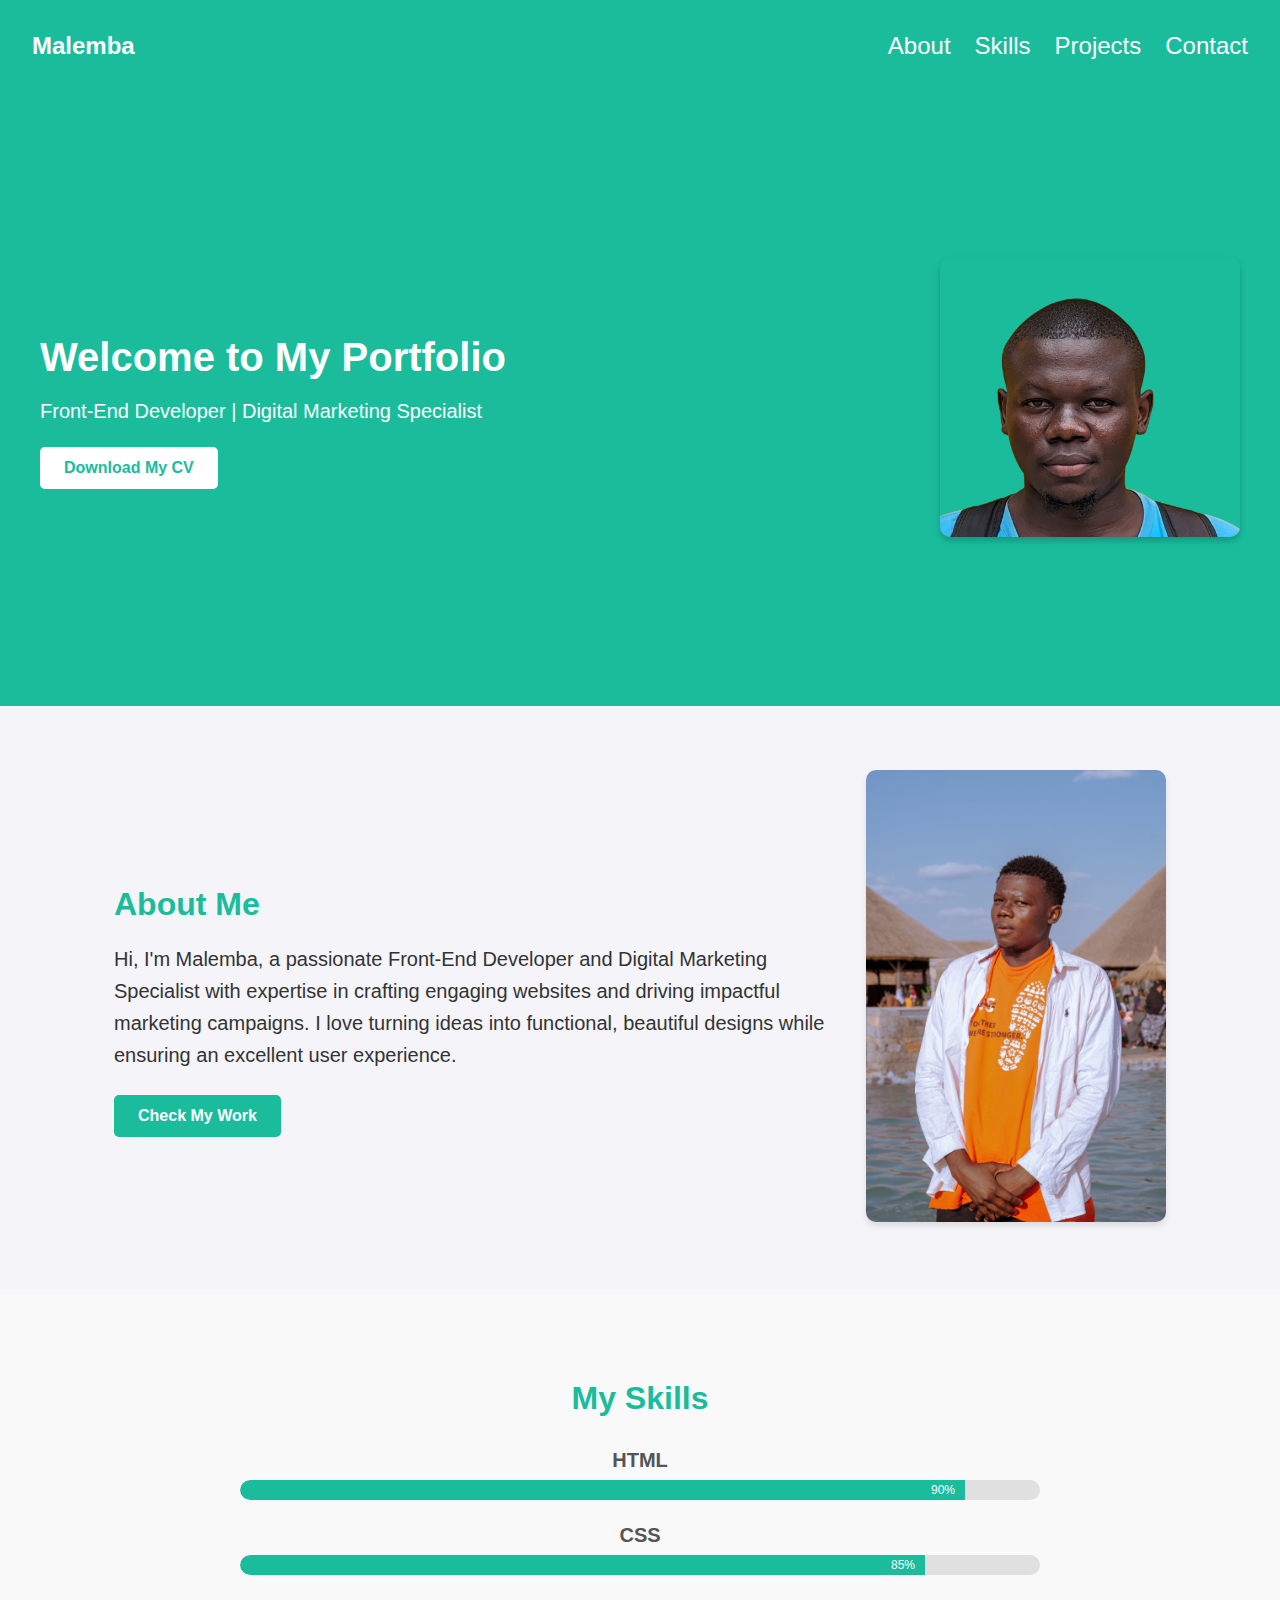
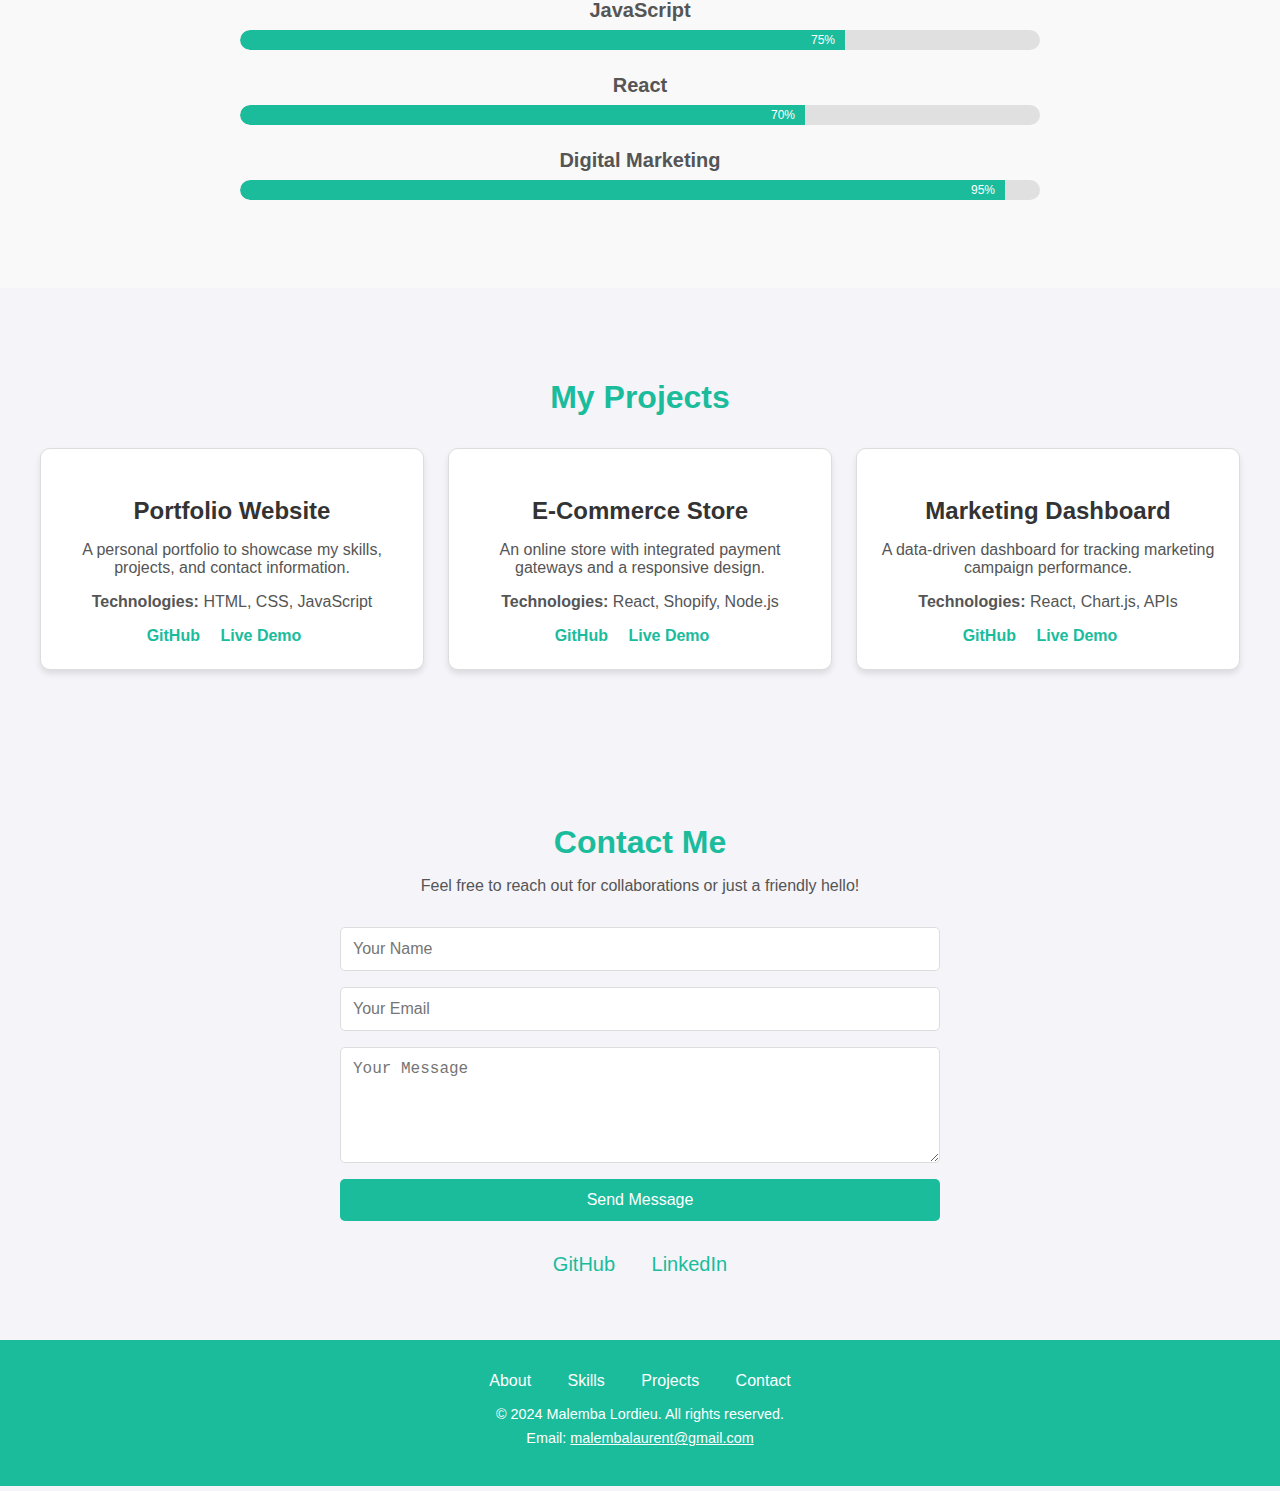
==== index.html @ 4c86d754 "Initial commit" ====
<!DOCTYPE html>
<html lang="en">
<head>
  <meta charset="UTF-8">
  <meta name="viewport" content="width=device-width, initial-scale=1.0">
  <title>Malemba's Portfolio</title>
  <link rel="stylesheet" href="styles.css">
</head>
<body>
  <header>
    <nav class="navbar">
      <div class="logo">
        <a href="#">Malemba</a>
      </div>
      <ul class="nav-links">
        <li><a href="#about">About</a></li>
        <li><a href="#skills">Skills</a></li>
        <li><a href="#projects">Projects</a></li>
        <li><a href="#contact">Contact</a></li>
      </ul>
    </nav>
  </header>

  <section class="hero" id="hero">
    <div class="hero-content">
      <div class="hero-text">
        <h1>Welcome to My Portfolio</h1>
        <p>Front-End Developer | Digital Marketing Specialist</p>
        <a href="path-to-your-cv.pdf" class="cta-button1" download>Download My CV</a>
      </div>
      <div class="hero-image">
        <img src="Assets/profile_main1-removebg-preview (1).png" alt="Malemba's Photo">
      </div>
    </div>
  </section>
  
  <section class="about" id="about">
    <div class="about-container">
      <div class="about-text">
        <h2>About Me</h2>
        <p>
          Hi, I'm Malemba, a passionate Front-End Developer and Digital Marketing Specialist with expertise in crafting 
          engaging websites and driving impactful marketing campaigns. I love turning ideas into functional, beautiful 
          designs while ensuring an excellent user experience.
        </p>
        <a href="#projects" class="cta-button">Check My Work</a>
      </div>
      <div class="about-image">
        <img src="Assets/kjanvier lloris (41).jpg" alt="Malemba's Photo">
      </div>
    </div>
  </section>
  
  <section class="skills" id="skills">
    <div class="skills-container">
      <h2>My Skills</h2>
      <div class="skill">
        <h3>HTML</h3>
        <div class="progress">
          <div class="progress-bar" style="width: 90%;" data-skill="90%"></div>
        </div>
      </div>
      <div class="skill">
        <h3>CSS</h3>
        <div class="progress">
          <div class="progress-bar" style="width: 85%;" data-skill="85%"></div>
        </div>
      </div>
      <div class="skill">
        <h3>JavaScript</h3>
        <div class="progress">
          <div class="progress-bar" style="width: 75%;" data-skill="75%"></div>
        </div>
      </div>
      <div class="skill">
        <h3>React</h3>
        <div class="progress">
          <div class="progress-bar" style="width: 70%;" data-skill="70%"></div>
        </div>
      </div>
      <div class="skill">
        <h3>Digital Marketing</h3>
        <div class="progress">
          <div class="progress-bar" style="width: 95%;" data-skill="95%"></div>
        </div>
      </div>
    </div>
  </section>
  

  <section class="projects" id="projects">
    <div class="projects-container">
      <h2>My Projects</h2>
      <div class="projects-grid">
        <!-- Project Card 1 -->
        <div class="project-card">
          <h3>Portfolio Website</h3>
          <p>
            A personal portfolio to showcase my skills, projects, and contact information.
          </p>
          <p><strong>Technologies:</strong> HTML, CSS, JavaScript</p>
          <div class="project-links">
            <a href="https://github.com/Laurentmalemba/portfolio" target="_blank">GitHub</a>
            <a href="#" target="_blank">Live Demo</a>
          </div>
        </div>
        <!-- Project Card 2 -->
        <div class="project-card">
          <h3>E-Commerce Store</h3>
          <p>
            An online store with integrated payment gateways and a responsive design.
          </p>
          <p><strong>Technologies:</strong> React, Shopify, Node.js</p>
          <div class="project-links">
            <a href="https://github.com/Laurentmalemba/ecommerce" target="_blank">GitHub</a>
            <a href="#" target="_blank">Live Demo</a>
          </div>
        </div>
        <!-- Project Card 3 -->
        <div class="project-card">
          <h3>Marketing Dashboard</h3>
          <p>
            A data-driven dashboard for tracking marketing campaign performance.
          </p>
          <p><strong>Technologies:</strong> React, Chart.js, APIs</p>
          <div class="project-links">
            <a href="https://github.com/Laurentmalemba/marketing-dashboard" target="_blank">GitHub</a>
            <a href="#" target="_blank">Live Demo</a>
          </div>
        </div>
      </div>
    </div>
  </section>

  
  <section class="contact" id="contact">
    <div class="contact-container">
      <h2>Contact Me</h2>
      <p>Feel free to reach out for collaborations or just a friendly hello!</p>
      <form class="contact-form">
        <input type="text" name="name" placeholder="Your Name" required />
        <input type="email" name="email" placeholder="Your Email" required />
        <textarea name="message" placeholder="Your Message" rows="5" required></textarea>
        <button type="submit">Send Message</button>
      </form>
      <div class="social-links">
        <a href="https://github.com/Laurentmalemba" target="_blank" class="social-icon github">GitHub</a>
        <a href="https://www.linkedin.com/in/malemba-lordieu" target="_blank" class="social-icon linkedin">LinkedIn</a>
      </div>
    </div>
  </section>
  

  <footer class="footer">
    <div class="footer-container">
      <div class="footer-links">
        <a href="#about">About</a>
        <a href="#skills">Skills</a>
        <a href="#projects">Projects</a>
        <a href="#contact">Contact</a>
      </div>
      <p>&copy; 2024 Malemba Lordieu. All rights reserved.</p>
      <p>Email: <a href="mailto:malembalaurent@gmail.com">malembalaurent@gmail.com</a></p>
    </div>
  </footer>
  
</body>
</html>
---- styles.css ----
/* styles.css */
body {
    margin: 0;
    font-family: Arial, sans-serif;
    background-color: #f4f4f9;
  }
  
  .navbar {
    display: flex;
    justify-content: space-between;
    align-items: center;
    background-color: #1abc9c;
    padding: 1rem 2rem;
  }
  
  .logo a {
    color: #fff;
    font-size: 1.5rem;
    font-weight: bold;
    text-decoration: none;
  }
  
  .nav-links {
    list-style: none;
    display: flex;
    gap: 1.5rem;
  }
  
  .nav-links li a {
    color: #fff;
    text-decoration: none;
    font-size: 1.5rem;
    transition: color 0.3s ease;
  }
  
  .nav-links li a:hover {
    color: #0f1816;
  }

  /* hero sections */

  /* Hero Section */
.hero {
    display: flex;
    align-items: center;
    justify-content: center;
    padding: 2rem;
    background-color: #1abc9c;
    color: #fff;
    height: 550px;
  }
  
  .hero-content {
    display: flex;
    align-items: center;
    justify-content: space-between;
    max-width: 1200px;
    width: 100%;
  }
  
  .hero-text {
    max-width: 50%;
  }
  
  .hero-text h1 {
    font-size: 2.5rem;
    margin-bottom: 1rem;
  }
  
  .hero-text p {
    font-size: 1.25rem;
    margin-bottom: 1.5rem;
  }
  
  .cta-button1 {
    display: inline-block;
    background-color: #fff;
    color: #1abc9c;
    padding: 0.75rem 1.5rem;
    font-size: 1rem;
    font-weight: bold;
    text-decoration: none;
    border-radius: 5px;
    transition: background-color 0.3s ease, color 0.3s ease;
  }
  
  .cta-button1:hover {
    background-color: #16a085;
    color: #fff;
  }
  
  .hero-image img {
    max-width: 300px;
    border-radius: 10px;
    box-shadow: 0 4px 6px rgba(0, 0, 0, 0.2);
  }

  /* media query */

  /* Media Queries */

/* Small Devices: Mobile */
@media (max-width: 767px) {
    .hero {
      padding: 1rem;
    }
  
    .hero-content {
      flex-direction: column;
      align-items: center;
      text-align: center;
    }
  
    .hero-text {
      max-width: 100%;
      margin-bottom: 2rem;
    }
  
    .hero-text h1 {
      font-size: 2rem;
    }
  
    .hero-text p {
      font-size: 1rem;
    }
  
    .cta-button {
      font-size: 1rem;
      padding: 0.5rem 1rem;
    }
  
    .hero-image img {
      max-width: 200px;
      margin-top: 1rem;
    }
  }
  
  /* Medium Devices: Tablets */
  @media (max-width: 1024px) {
    .hero {
      padding: 2rem;
    }
  
    .hero-text h1 {
      font-size: 2.25rem;
    }
  
    .hero-text p {
      font-size: 1.1rem;
    }
  
    .cta-button {
      font-size: 1.1rem;
      padding: 0.75rem 1.25rem;
    }
  
    .hero-image img {
      max-width: 250px;
    }
  }
  

  /* About me sections */
  /* About Section */
.about {
    padding: 4rem 2rem;
    background-color: #f4f4f9;
    color: #333;
  }
  
  .about-container {
    display: flex;
    align-items: center;
    justify-content: center;
    gap: 2rem;
    max-width: 1200px;
    margin: 0 auto;
  }
  
  .about-text {
    max-width: 60%;
    animation: fadeIn 1s ease-in-out;
  }
  
  .about-text h2 {
    font-size: 2rem;
    color: #1abc9c;
    margin-bottom: 1rem;
  }
  
  .about-text p {
    font-size: 1.25rem;
    line-height: 1.6;
    margin-bottom: 1.5rem;
  }
  
  .about-image img {
    max-width: 300px;
    border-radius: 10px;
    box-shadow: 0 4px 6px rgba(0, 0, 0, 0.1);
    transition: transform 0.3s ease-in-out, box-shadow 0.3s ease-in-out;
  }
  
  .about-image img:hover {
    transform: scale(1.05);
    box-shadow: 0 6px 12px rgba(0, 0, 0, 0.2);
  }
  
  /* CTA Button */
  .cta-button {
    display: inline-block;
    background-color: #1abc9c;
    color: #fff;
    padding: 0.75rem 1.5rem;
    font-size: 1rem;
    font-weight: bold;
    text-decoration: none;
    border-radius: 5px;
    transition: background-color 0.3s ease, transform 0.3s ease;
  }
  
  .cta-button:hover {
    background-color: #16a085;
    transform: scale(1.1);
  }
  
  /* Animations */
  @keyframes fadeIn {
    from {
      opacity: 0;
      transform: translateY(20px);
    }
    to {
      opacity: 1;
      transform: translateY(0);
    }
  }
  
  /* Media Queries */
  
  /* Small Devices: Mobile */
  @media (max-width: 767px) {
    .about-container {
      flex-direction: column;
      align-items: center;
      text-align: center;
    }
  
    .about-text {
      max-width: 100%;
    }
  
    .about-text h2 {
      font-size: 1.75rem;
    }
  
    .about-text p {
      font-size: 1rem;
    }
  
    .cta-button {
      font-size: 0.9rem;
      padding: 0.5rem 1rem;
    }
  
    .about-image img {
      max-width: 200px;
    }
  }
  
  /* Medium Devices: Tablets */
  @media (max-width: 1024px) {
    .about-container {
      flex-direction: column;
      align-items: center;
    }
  
    .about-text {
      max-width: 100%;
      text-align: center;
    }
  
    .about-text h2 {
      font-size: 1.85rem;
    }
  
    .about-text p {
      font-size: 1.1rem;
    }
  
    .about-image img {
      max-width: 250px;
    }
  }

  /* Skills Section */
.skills {
    padding: 4rem 2rem;
    background-color: #f9f9f9;
    color: #333;
    text-align: center;
  }
  
  .skills-container {
    max-width: 800px;
    margin: 0 auto;
  }
  
  .skills h2 {
    font-size: 2rem;
    color: #1abc9c;
    margin-bottom: 2rem;
  }
  
  .skill {
    margin-bottom: 1.5rem;
    animation: slideIn 1s ease-in-out;
  }
  
  .skill h3 {
    font-size: 1.25rem;
    margin-bottom: 0.5rem;
    color: #555;
  }
  
  .progress {
    background-color: #e0e0e0;
    border-radius: 20px;
    overflow: hidden;
    height: 20px;
  }
  
  .progress-bar {
    background-color: #1abc9c;
    height: 100%;
    line-height: 20px;
    color: #fff;
    text-align: right;
    padding-right: 5px;
    font-size: 0.875rem;
    border-radius: 20px 0 0 20px;
    position: relative;
  }
  
  .progress-bar::after {
    content: attr(data-skill);
    position: absolute;
    right: 10px;
    font-size: 0.75rem;
    color: #fff;
  }
  
  /* Animations */
  @keyframes slideIn {
    from {
      transform: translateX(-50px);
      opacity: 0;
    }
    to {
      transform: translateX(0);
      opacity: 1;
    }
  }
  
  /* Media Queries */
  
  /* Small Devices: Mobile */
  @media (max-width: 767px) {
    .skills h2 {
      font-size: 1.75rem;
    }
  
    .skill h3 {
      font-size: 1rem;
    }
  
    .progress-bar {
      font-size: 0.75rem;
    }
  }
  
  /* Medium Devices: Tablets */
  @media (max-width: 1024px) {
    .skills h2 {
      font-size: 1.85rem;
    }
  
    .skill h3 {
      font-size: 1.1rem;
    }
  
    .progress-bar {
      font-size: 0.8rem;
    }
  }

  
  /* Projects Section */
.projects {
    padding: 4rem 2rem;
    background-color: #f4f4f9;
    color: #333;
    text-align: center;
  }
  
  .projects-container {
    max-width: 1200px;
    margin: 0 auto;
  }
  
  .projects h2 {
    font-size: 2rem;
    color: #1abc9c;
    margin-bottom: 2rem;
  }
  
  .projects-grid {
    display: grid;
    grid-template-columns: repeat(auto-fit, minmax(300px, 1fr));
    gap: 1.5rem;
  }
  
  .project-card {
    background-color: #fff;
    border: 1px solid #ddd;
    border-radius: 10px;
    padding: 1.5rem;
    box-shadow: 0 4px 6px rgba(0, 0, 0, 0.1);
    transition: transform 0.3s ease, box-shadow 0.3s ease;
    animation: fadeInUp 1s ease-in-out;
  }
  
  .project-card h3 {
    font-size: 1.5rem;
    color: #333;
    margin-bottom: 1rem;
  }
  
  .project-card p {
    font-size: 1rem;
    margin-bottom: 0.5rem;
    color: #555;
  }
  
  .project-links {
    margin-top: 1rem;
  }
  
  .project-links a {
    text-decoration: none;
    color: #1abc9c;
    font-weight: bold;
    margin-right: 1rem;
    transition: color 0.3s ease;
  }
  
  .project-links a:hover {
    color: #16a085;
  }
  
  /* Hover Effects */
  .project-card:hover {
    transform: translateY(-10px);
    box-shadow: 0 8px 12px rgba(0, 0, 0, 0.15);
  }
  
  /* Animations */
  @keyframes fadeInUp {
    from {
      opacity: 0;
      transform: translateY(20px);
    }
    to {
      opacity: 1;
      transform: translateY(0);
    }
  }
  
  /* Media Queries */
  
  /* Small Devices: Mobile */
  @media (max-width: 767px) {
    .projects h2 {
      font-size: 1.75rem;
    }
  
    .project-card h3 {
      font-size: 1.25rem;
    }
  
    .project-card p {
      font-size: 0.9rem;
    }
  }
  
  /* Medium Devices: Tablets */
  @media (max-width: 1024px) {
    .projects h2 {
      font-size: 1.85rem;
    }
  
    .project-card h3 {
      font-size: 1.4rem;
    }
  
    .project-card p {
      font-size: 1rem;
    }
  }

  
  /* Contact Section */
.contact {
    padding: 4rem 2rem;
    background-color: #f4f4f9;
    color: #333;
    text-align: center;
  }
  
  .contact-container {
    max-width: 600px;
    margin: 0 auto;
  }
  
  .contact h2 {
    font-size: 2rem;
    color: #1abc9c;
    margin-bottom: 1rem;
  }
  
  .contact p {
    margin-bottom: 2rem;
    color: #555;
  }
  
  .contact-form {
    display: flex;
    flex-direction: column;
    gap: 1rem;
  }
  
  .contact-form input,
  .contact-form textarea {
    padding: 0.75rem;
    font-size: 1rem;
    border: 1px solid #ddd;
    border-radius: 5px;
    transition: border-color 0.3s ease;
  }
  
  .contact-form input:focus,
  .contact-form textarea:focus {
    border-color: #1abc9c;
    outline: none;
  }
  
  .contact-form button {
    background-color: #1abc9c;
    color: #fff;
    padding: 0.75rem;
    font-size: 1rem;
    border: none;
    border-radius: 5px;
    cursor: pointer;
    transition: background-color 0.3s ease;
  }
  
  .contact-form button:hover {
    background-color: #16a085;
  }
  
  .social-links {
    margin-top: 2rem;
  }
  
  .social-icon {
    text-decoration: none;
    color: #1abc9c;
    font-size: 1.25rem;
    margin: 0 1rem;
    transition: color 0.3s ease, transform 0.3s ease;
  }
  
  .social-icon:hover {
    color: #16a085;
    transform: scale(1.1);
  }
  
  /* Animations */
  .contact-container {
    animation: fadeIn 1s ease-in-out;
  }
  
  @keyframes fadeIn {
    from {
      opacity: 0;
      transform: translateY(20px);
    }
    to {
      opacity: 1;
      transform: translateY(0);
    }
  }
  
  /* Media Queries */
  
  /* Small Devices: Mobile */
  @media (max-width: 767px) {
    .contact h2 {
      font-size: 1.75rem;
    }
  
    .contact-form input,
    .contact-form textarea {
      font-size: 0.9rem;
    }
  
    .social-icon {
      font-size: 1rem;
    }
  }
  
  /* Medium Devices: Tablets */
  @media (max-width: 1024px) {
    .contact h2 {
      font-size: 1.85rem;
    }
  
    .contact-form input,
    .contact-form textarea {
      font-size: 1rem;
    }
  
    .social-icon {
      font-size: 1.1rem;
    }
  }

  
  /* Footer Section */
.footer {
    padding: 2rem 1rem;
    background-color: #1abc9c;
    color: #fff;
    text-align: center;
  }
  
  .footer-container {
    max-width: 1200px;
    margin: 0 auto;
  }
  
  .footer-links {
    margin-bottom: 1rem;
  }
  
  .footer-links a {
    text-decoration: none;
    color: #fff;
    margin: 0 1rem;
    font-size: 1rem;
    transition: color 0.3s ease;
  }
  
  .footer-links a:hover {
    color: #16a085;
  }
  
  .footer p {
    margin: 0.5rem 0;
    font-size: 0.9rem;
  }
  
  .footer p a {
    color: #fff;
    text-decoration: underline;
    transition: color 0.3s ease;
  }
  
  .footer p a:hover {
    color: #16a085;
  }
  
  /* Media Queries */
  
  /* Small Devices: Mobile */
  @media (max-width: 767px) {
    .footer-links a {
      font-size: 0.9rem;
      margin: 0 0.5rem;
    }
  
    .footer p {
      font-size: 0.8rem;
    }
  }
  
  /* Medium Devices: Tablets */
  @media (max-width: 1024px) {
    .footer-links a {
      font-size: 1rem;
    }
  
    .footer p {
      font-size: 0.85rem;
    }
  }
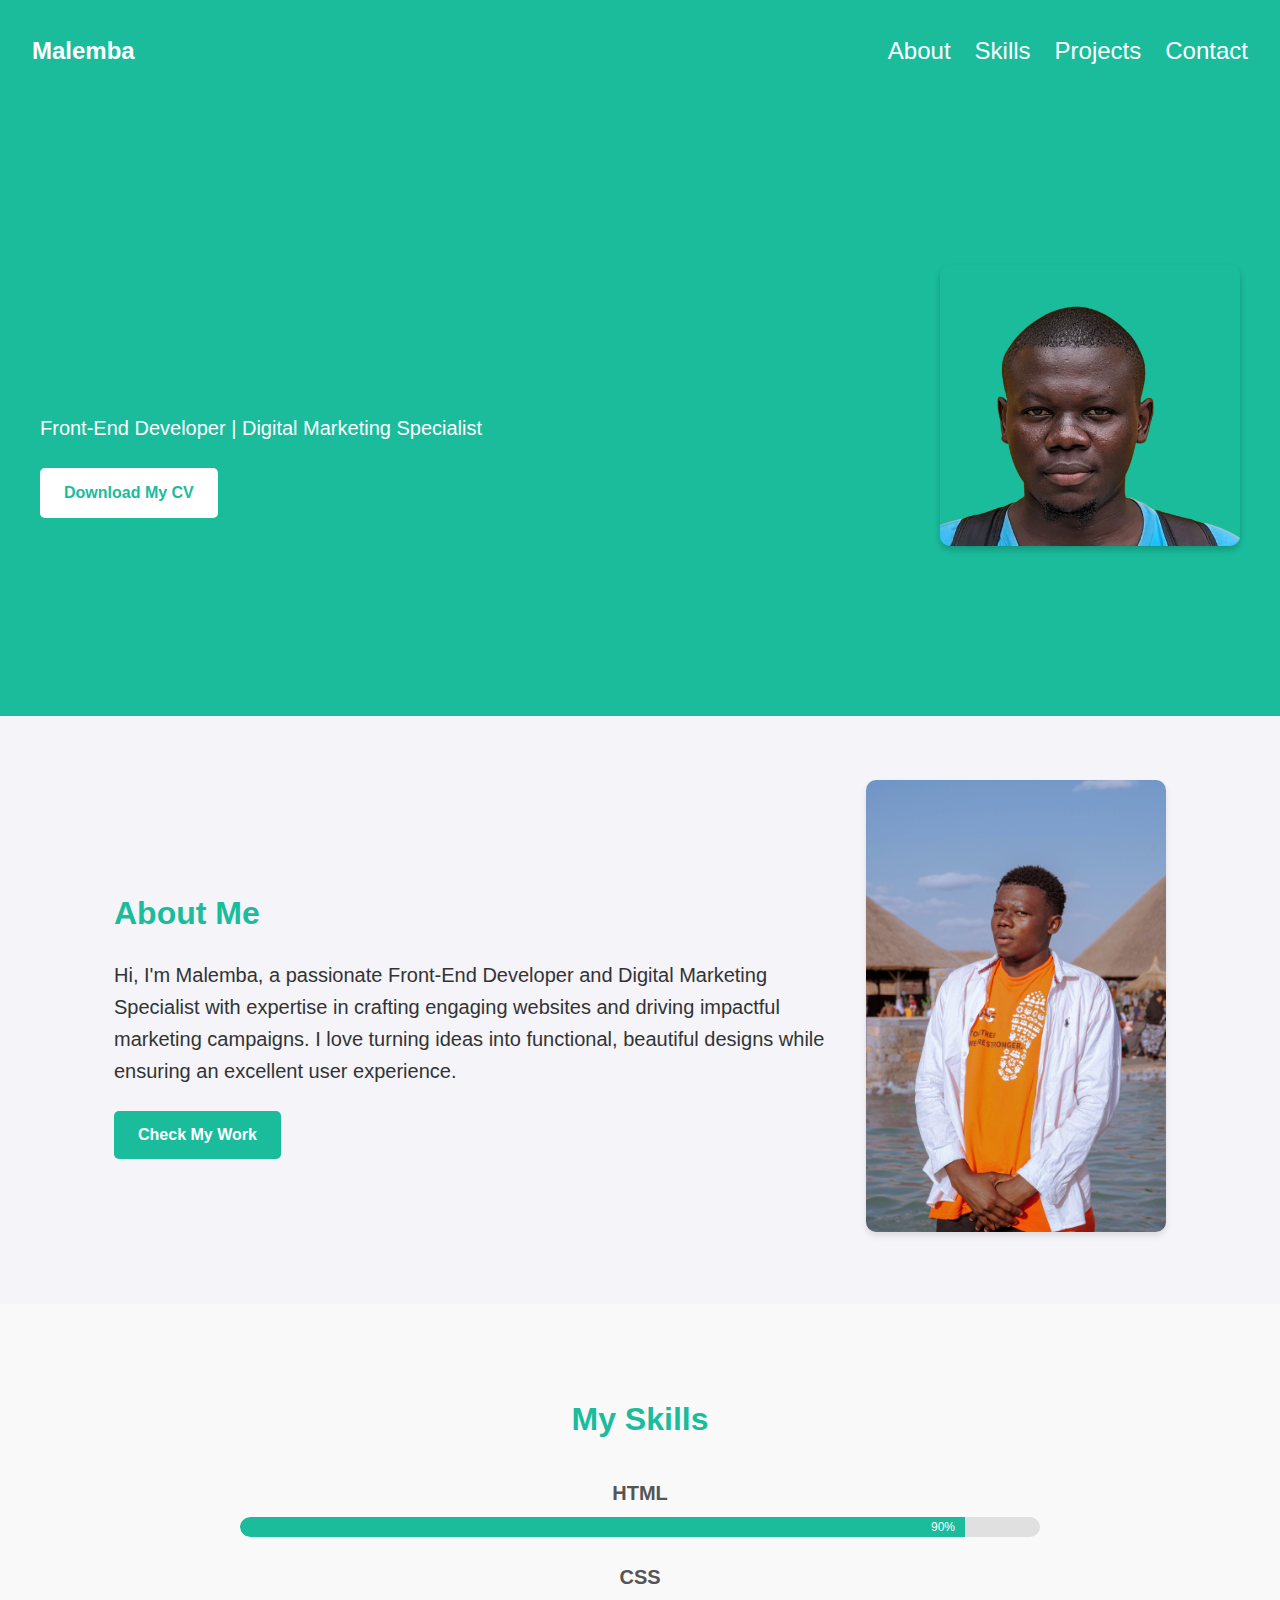
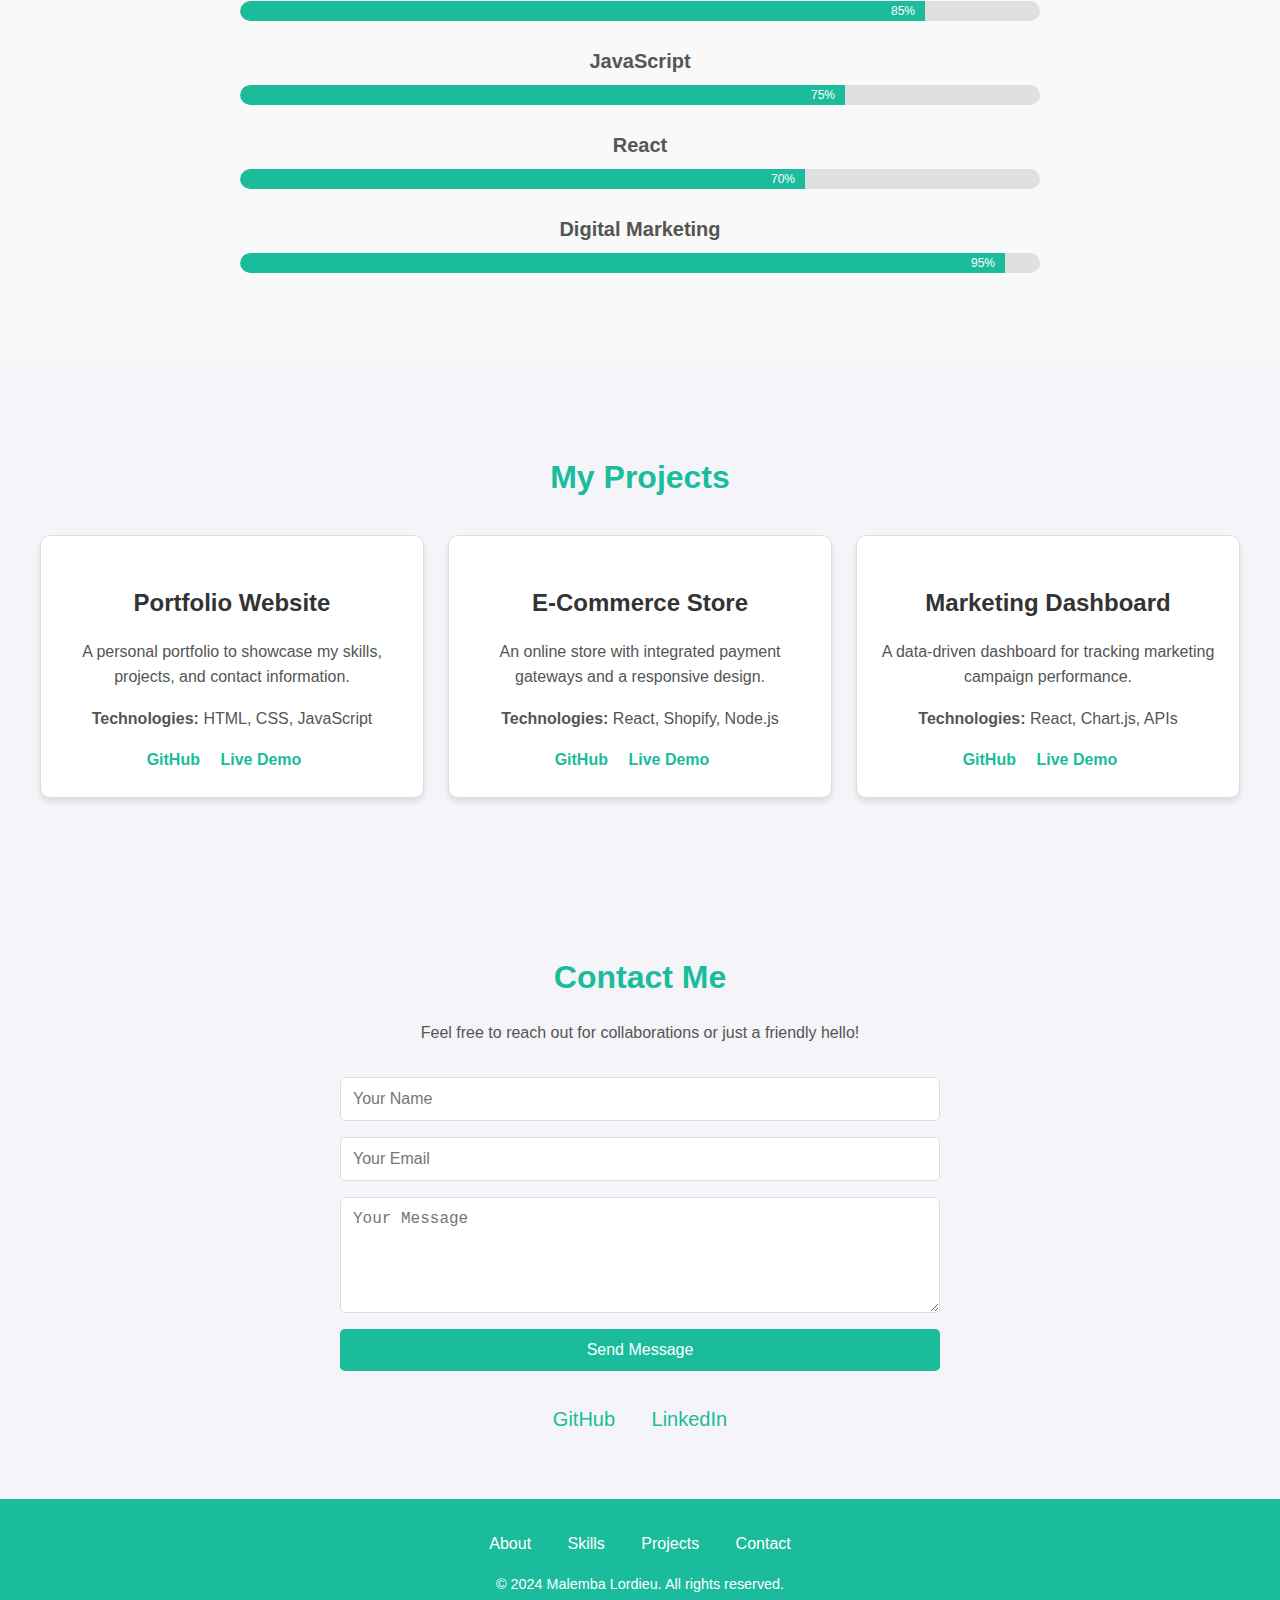
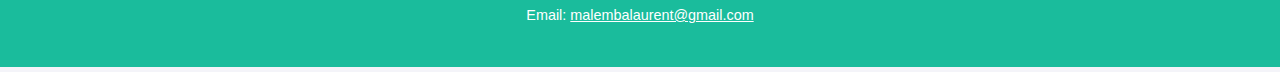
==== commit e75bd8a6: "initil project file and some css" ====
--- a/index.html
+++ b/index.html
@@ -5,6 +5,7 @@
   <meta name="viewport" content="width=device-width, initial-scale=1.0">
   <title>Malemba's Portfolio</title>
   <link rel="stylesheet" href="styles.css">
+  <script src="main.js"></script>
 </head>
 <body>
   <header>
@@ -15,7 +16,7 @@
       <ul class="nav-links">
         <li><a href="#about">About</a></li>
         <li><a href="#skills">Skills</a></li>
-        <li><a href="#projects">Projects</a></li>
+        <li><a href="Project.html">Projects</a></li>
         <li><a href="#contact">Contact</a></li>
       </ul>
     </nav>
@@ -145,7 +146,7 @@
       </form>
       <div class="social-links">
         <a href="https://github.com/Laurentmalemba" target="_blank" class="social-icon github">GitHub</a>
-        <a href="https://www.linkedin.com/in/malemba-lordieu" target="_blank" class="social-icon linkedin">LinkedIn</a>
+        <a href="https://www.linkedin.com/in/malemba-lordieu-171590290/" target="_blank" class="social-icon linkedin">LinkedIn</a>
       </div>
     </div>
   </section>
--- a/styles.css
+++ b/styles.css
@@ -5,37 +5,76 @@
     background-color: #f4f4f9;
   }
   
+  /* Navbar styling */
+.navbar {
+  display: flex;
+  justify-content: space-between;
+  align-items: center;
+  background-color: #1abc9c;
+  padding: 1rem 2rem;
+}
+
+.logo a {
+  color: #fff;
+  font-size: 1.5rem;
+  font-weight: bold;
+  text-decoration: none;
+}
+
+.nav-links {
+  list-style: none;
+  display: flex;
+  gap: 1.5rem;
+}
+
+.nav-links li a {
+  color: #fff;
+  text-decoration: none;
+  font-size: 1.5rem;
+  transition: color 0.3s ease;
+}
+
+.nav-links li a:hover {
+  color: #0f1816;
+}
+
+/* Media query for responsiveness */
+@media (max-width: 768px) {
   .navbar {
-    display: flex;
-    justify-content: space-between;
-    align-items: center;
-    background-color: #1abc9c;
-    padding: 1rem 2rem;
-  }
-  
+    flex-direction: column;
+    align-items: flex-start;
+    padding: 1rem;
+  }
+
+  .nav-links {
+    flex-direction: column;
+    gap: 1rem;
+    width: 100%;
+    margin-top: 1rem;
+  }
+
+  .nav-links li a {
+    font-size: 1.2rem;
+  }
+
   .logo a {
-    color: #fff;
+    font-size: 1.8rem;
+  }
+}
+
+@media (max-width: 480px) {
+  .navbar {
+    padding: 0.5rem;
+  }
+
+  .nav-links li a {
+    font-size: 1rem;
+  }
+
+  .logo a {
     font-size: 1.5rem;
-    font-weight: bold;
-    text-decoration: none;
-  }
-  
-  .nav-links {
-    list-style: none;
-    display: flex;
-    gap: 1.5rem;
-  }
-  
-  .nav-links li a {
-    color: #fff;
-    text-decoration: none;
-    font-size: 1.5rem;
-    transition: color 0.3s ease;
-  }
-  
-  .nav-links li a:hover {
-    color: #0f1816;
-  }
+  }
+}
 
   /* hero sections */
 
@@ -706,4 +745,156 @@
     }
   }
   
-  +  
+/* Success Message Styling */
+.success-message {
+  position: fixed;
+  top: 20px;
+  right: 20px;
+  background-color: #1abc9c;
+  color: #fff;
+  padding: 1rem 2rem;
+  border-radius: 5px;
+  box-shadow: 0 4px 6px rgba(0, 0, 0, 0.1);
+  font-size: 1rem;
+  display: none; /* Hidden by default */
+  z-index: 1000;
+  animation: fadeIn 0.5s ease-out, fadeOut 0.5s ease-in 2.5s;
+}
+
+/* Fade In and Out Animations */
+@keyframes fadeIn {
+  from {
+    opacity: 0;
+    transform: translateY(-10px);
+  }
+  to {
+    opacity: 1;
+    transform: translateY(0);
+  }
+}
+
+@keyframes fadeOut {
+  from {
+    opacity: 1;
+    transform: translateY(0);
+  }
+  to {
+    opacity: 0;
+    transform: translateY(-10px);
+  }
+}
+
+
+
+
+/* General Styling */
+body {
+  font-family: Arial, sans-serif;
+  line-height: 1.6;
+  margin: 0;
+  padding: 0;
+}
+
+main {
+  padding: 2rem;
+}
+
+h1, h2 {
+  color: #1abc9c;
+}
+
+/* Project Header */
+.project-header {
+  text-align: center;
+  margin-bottom: 2rem;
+}
+
+.project-header h1 {
+  font-size: 2.5rem;
+}
+
+.project-header .project-summary {
+  font-size: 1.2rem;
+  color: #555;
+}
+
+/* Project Info */
+.project-info {
+  display: flex;
+  justify-content: space-between;
+  flex-wrap: wrap;
+  margin-bottom: 2rem;
+}
+
+.project-info h2 {
+  margin-bottom: 1rem;
+}
+
+.project-technologies ul {
+  list-style: none;
+  padding: 0;
+}
+
+.project-technologies ul li {
+  background: #1abc9c;
+  color: white;
+  padding: 0.5rem 1rem;
+  margin-bottom: 0.5rem;
+  border-radius: 5px;
+}
+
+/* Project Gallery */
+.project-gallery {
+  margin-bottom: 2rem;
+}
+
+.project-gallery .gallery {
+  display: flex;
+  gap: 1rem;
+  flex-wrap: wrap;
+}
+
+.project-gallery .gallery img {
+  width: 100%;
+  max-width: 300px;
+  border-radius: 10px;
+  transition: transform 0.3s ease;
+}
+
+.project-gallery .gallery img:hover {
+  transform: scale(1.05);
+}
+
+/* Back Link */
+.back-link {
+  text-align: center;
+}
+
+.cta-button {
+  background-color: #1abc9c;
+  color: white;
+  padding: 0.7rem 1.5rem;
+  border: none;
+  border-radius: 5px;
+  text-decoration: none;
+  transition: background-color 0.3s ease;
+}
+
+.cta-button:hover {
+  background-color: #0f1816;
+}
+
+/* Responsive Design */
+@media (max-width: 768px) {
+  .project-info {
+    flex-direction: column;
+    text-align: center;
+  }
+
+  .project-info .project-technologies,
+  .project-info .project-links {
+    margin-bottom: 1.5rem;
+  }
+}
+
